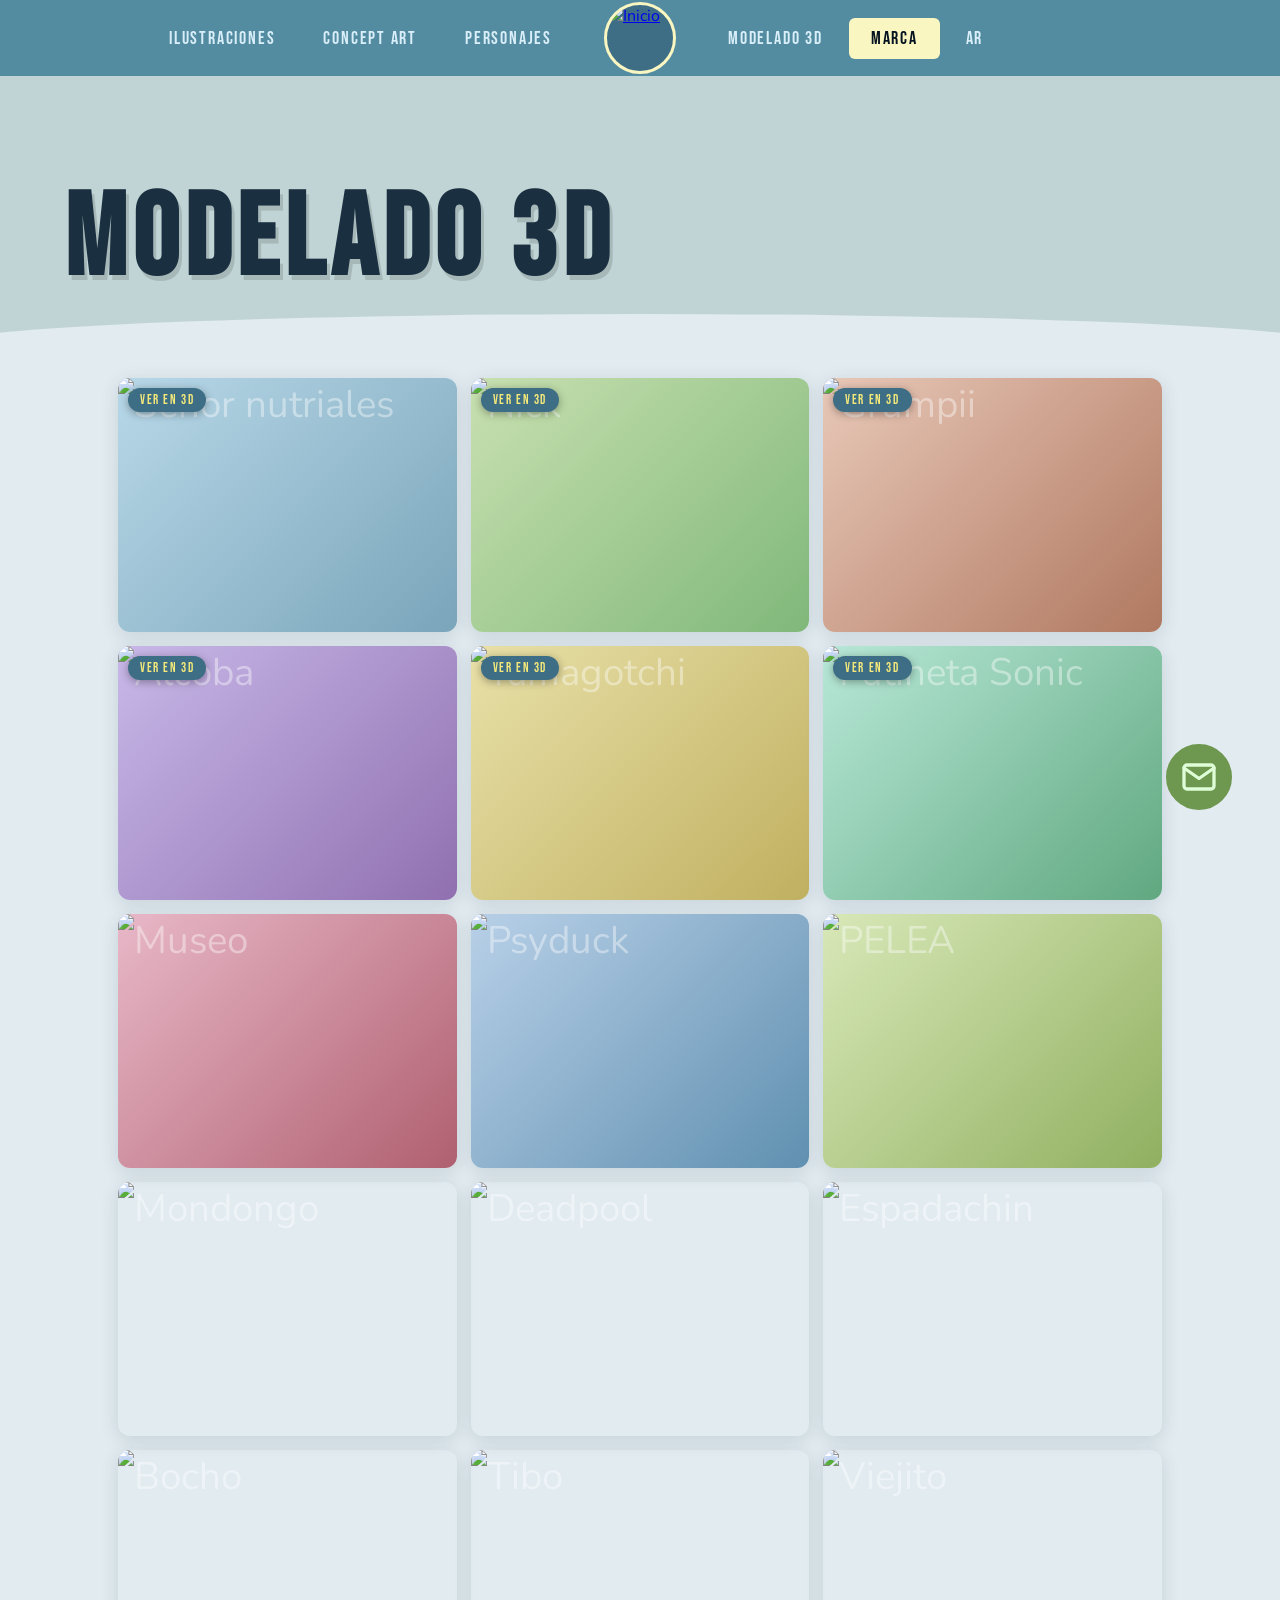
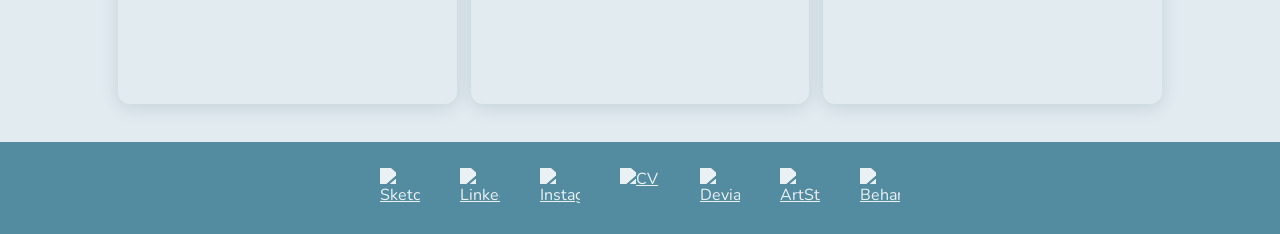
==== modelado.html @ 7d77ca06 "Add files via upload" ====
<!DOCTYPE html>
<html lang="es">
<head>
  <meta charset="UTF-8" />
  <meta name="viewport" content="width=device-width, initial-scale=1.0" />
  <title>Portafolio</title>
  <link rel="icon" type="image/svg+xml" href="imagenes/mee cartoon5.png">
  <link href="https://fonts.googleapis.com/css2?family=Bebas+Neue&family=Nunito:wght@400;700;900&display=swap" rel="stylesheet">
  <link rel="stylesheet" href="Styles/style.css" />
  <script src="https://aframe.io/releases/1.4.2/aframe.min.js"></script>
    <!-- Model Viewer (carga diferida, tipo module) -->
  <script type="module" src="https://unpkg.com/@google/model-viewer/dist/model-viewer.min.js"></script>
</head>
<body>

<nav>
  <div class="nav-inner">
    <div class="nav-left">
      <a href="ilustraciones.html" class="nav-link" data-page="ilustraciones">Ilustraciones</a>
      <a href="concept.html" class="nav-link" data-page="concept">Concept Art</a>
      <a href="personajes.html" class="nav-link" data-page="concept">Personajes</a>
    </div>
    <div class="nav-center">
      <a href="home.html" class="nav-logo">
        <img src="imagenes/maar.png" alt="Inicio" onerror="this.style.background='#3d6e85'">
      </a>
    </div>
    <div class="nav-right">
      <a href="modelado.html" class="nav-link" data-page="modelado">Modelado 3D</a>
      <a href="marca.html" class="nav-link active" data-page="concept">Marca</a>
      <a href="ar.html" class="nav-link" data-page="concept">AR</a>
        </div>
      </div>
    </div>
    <button class="hamburger" id="hamburger" aria-label="Menú"><span></span><span></span><span></span></button>
  </div>
</nav>
<div class="mobile-menu" id="mobileMenu">
  <a href="ilustraciones.html">Ilustraciones</a>
  <a href="concept.html">Concept Art</a>
  <a href="personajes.html">Personajes</a>
  <a href="modelado.html">Modelado 3D</a>
  <a href="marca.html">Marca</a>
  <a href="ar.html">Realidad Aumentada</a>
</div>

<header class="hero">
  <div class="hero-text">
    <h1 class="hero-title">Modelado 3D</h1>
  </div>
</header>
<main class="main-ilus">
  <div class="gallery">

    <div class="gal-card" data-model="modelos/happy_nutria.glb" data-name="Señor nutriales">
      <span class="badge-3d">Ver en 3D</span>
      <div class="gal-ph"><img src="imagenes/modelado/señor nutriales.png" alt="Señor nutriales"></div>
      <div class="gal-overlay">
        <span class="ov-title">Señor Nutriales</span>
        <span class="ov-tool">Maya · 2026</span>
        <span class="ov-desc">El señor esta muy contento y posando. ¡Saludalo!</span>
      </div>
    </div>
 
    <div class="gal-card" data-model="modelos/nick.glb" data-name="Nick">
      <span class="badge-3d">Ver en 3D</span>
      <div class="gal-ph"><img src="imagenes/modelado/nick.png" alt="Nick"></div>
      <div class="gal-overlay">
        <span class="ov-title">Nick</span>
        <span class="ov-tool">Maya + Mudbox + Substance · 2025</span>
        <span class="ov-desc">Personaje que se le dio vida, pasandolo a su visualización en 3D.</span>
      </div>
    </div>
 
    <div class="gal-card" data-model="modelos/grumpii.glb" data-name="Grumpii">
      <span class="badge-3d">Ver en 3D</span>
      <div class="gal-ph"><img src="imagenes/modelado/grumpii.jpg" alt="Grumpii"></div>
      <div class="gal-overlay">
        <span class="ov-title">Grumpii</span>
        <span class="ov-tool">Maya · 2025</span>
        <span class="ov-desc">Mini dragón que no esta del mejor genio, sinceramente.</span>
      </div>
    </div>
 
    <div class="gal-card" data-model="modelos/cuarto.glb" data-name="Alcoba">
      <span class="badge-3d">Ver en 3D</span>
      <div class="gal-ph"><img src="imagenes/modelado/habitacionMEDIOLADO.jpg" alt="Alcoba"></div>
      <div class="gal-overlay">
        <span class="ov-title">Alcoba</span>
        <span class="ov-tool">Maya · 2024</span>
        <span class="ov-desc">Llevar mi propia alcoba con todas mis cosas a un modelo 3D.</span>
      </div>
    </div>

    <div class="gal-card" data-model="modelos/tamagotchi.glb" data-name="Tamagotchi">
      <span class="badge-3d">Ver en 3D</span>
      <div class="gal-ph"><img src="imagenes/modelado/tamago.png" alt="Tamagotchi"></div>
      <div class="gal-overlay">
        <span class="ov-title">Tamagotchi</span>
        <span class="ov-tool">Maya · 2025</span>
        <span class="ov-desc">Todo aparato que tenga una pantalla y botones, puede correr doom.</span>
      </div>
    </div>
 
    <div class="gal-card" data-model="modelos/patineta_sonic.glb" data-name="Patineta Sonic">
      <span class="badge-3d">Ver en 3D</span>
      <div class="gal-ph"><img src="imagenes/modelado/patineta.png" alt="Patineta Sonic"></div>
      <div class="gal-overlay">
        <span class="ov-title">Patineta</span>
        <span class="ov-tool">Maya · 2025</span>
        <span class="ov-desc">Patineta "diseñada/decorada" a mi gusto a como me gustaria tener una patineta.</span>
      </div>
    </div>

    <div class="gal-card" data-model="modelos/mondongo.glb" data-name="Museo">
      <div class="gal-ph"><img src="imagenes/modelado/Museo.png" alt="Museo"></div>
      <div class="gal-overlay">
        <span class="ov-title">Museoo</span>
        <span class="ov-tool">Maya · 2025</span>
        <span class="ov-desc">Reto de ponerle materiales y luces a una escena ya existente.</span>
      </div>
    </div>
 
    <div class="gal-card" data-model="modelos/deadpool.glb" data-name="Psyduck">
      <div class="gal-ph"><img src="imagenes/modelado/psyduck_11118.png" alt="Psyduck"></div>
      <div class="gal-overlay">
        <span class="ov-title">Psyduck</span>
        <span class="ov-tool">Maya · 2025</span>
        <span class="ov-desc">Tu buen amigo que siempre sufre de jaquecas crónicas.</span>
      </div>
    </div>

    <div class="gal-card" data-model="modelos/bocho.glb" data-name="PELEA">
      <div class="gal-ph"><img src="imagenes/modelado/render 2.jpg" alt="PELEA"></div>
      <div class="gal-overlay">
        <span class="ov-title">Pelea</span>
        <span class="ov-tool">Maya · 2024</span>
        <span class="ov-desc">Donkey kong y Ralph se enfrentan en una pelea.</span>
      </div>
    </div>

    <div class="gal-card" data-model="modelos/mondongo.glb" data-name="Mondongo">
      <div class="gal-ph"><img src="imagenes/modelado/MONDONGO.jpg" alt="Mondongo"></div>
      <div class="gal-overlay">
        <span class="ov-title">Mondongo</span>
        <span class="ov-tool">Maya · 2024</span>
        <span class="ov-desc">Es el más amigable de su familia de robots.</span>
      </div>
    </div>
 
    <div class="gal-card" data-model="modelos/deadpool.glb" data-name="Deadpool">
      <div class="gal-ph"><img src="imagenes/modelado/deadpool.jpg" alt="Deadpool"></div>
      <div class="gal-overlay">
        <span class="ov-title">Deadpool</span>
        <span class="ov-tool">Maya · 2024</span>
        <span class="ov-desc">Prop detallado usando blueprint, proporcionado por disney (gratis).</span>
      </div>
    </div>

    <div class="gal-card" data-model="modelos/mondongo.glb" data-name="Espadachin">
      <div class="gal-ph"><img src="imagenes/modelado/espadachin.png" alt="Espadachin"></div>
      <div class="gal-overlay">
        <span class="ov-title">Espadachin</span>
        <span class="ov-tool">Maya · 2025</span>
        <span class="ov-desc">Creación del modelo en base de curvas y extrucción.</span>
      </div>
    </div>

    <div class="gal-card" data-model="modelos/bocho.glb" data-name="Bocho">
      <div class="gal-ph"><img src="imagenes/modelado/bochiTwin.jpg" alt="Bocho"></div>
      <div class="gal-overlay">
        <span class="ov-title">Bocho</span>
        <span class="ov-tool">Maya · 2024</span>
        <span class="ov-desc">Creación de modelo a base de curvas.</span>
      </div>
    </div>
 
    <div class="gal-card" data-model="modelos/tibo.glb" data-name="Tibo">
      <div class="gal-ph"><img src="imagenes/modelado/tibo3.jpg" alt="Tibo"></div>
      <div class="gal-overlay">
        <span class="ov-title">Tibo</span>
        <span class="ov-tool">Maya · 2023</span>
        <span class="ov-desc">Tiburón feroz, logrado gracias al diplomado en "Animación 3D".</span>
      </div>
    </div>
 
    <div class="gal-card" data-model="modelos/viejito.glb" data-name="Viejito">
      <div class="gal-ph"><img src="imagenes/modelado/viejito3-4.jpg" alt="Viejito"></div>
      <div class="gal-overlay">
        <span class="ov-title">Viejito</span>
        <span class="ov-tool">Maya · 2024</span>
        <span class="ov-desc">Creación de un modelo usando modo espejo.</span>
      </div>
    </div>
 
  </div>
</main>
 
<footer>
  <a href="https://sketchfab.com/maalgonbe" target="_blank" class="footer-icon" title="Sketchfab">
    <img src="https://cdn.simpleicons.org/sketchfab/ffffff" alt="Sketchfab">
  </a>
  <a href="https://www.linkedin.com/in/marianagonzalez-ingmultimedia/" target="_blank" class="footer-icon" title="LinkedIn">
    <img src="imagenes/linkedin.png" alt="LinkedIn">
  </a>
  <a href="https://www.instagram.com/_magonryu_/" target="_blank" class="footer-icon" title="Instagram">
    <img src="imagenes/instagram.png" alt="Instagram">
  </a>
  <a href="https://drive.google.com/file/d/1y8BD08PcofJ04Kcs0Da0glx1WuS5yVSW/view?usp=sharing" target="_blank" class="footer-icon" title="Hoja de Vida">
    <img src="imagenes/curriculum.png" alt="CV">
  </a>
  <a href="https://www.deviantart.com/mitsuki-the-ryu" target="_blank" class="footer-icon" title="DeviantArt">
    <img src="imagenes/devianart.png" alt="DeviantArt">
  </a>
  <a href="https://www.artstation.com/magonryu2" target="_blank" class="footer-icon" title="ArtStation">
    <img src="imagenes/artstation.png" alt="ArtStation">
  </a>
  <a href="https://www.behance.net/marianagonzlez66" target="_blank" class="footer-icon" title="Behance">
    <img src="imagenes/behance.png" alt="Behance">
  </a>
</footer>
 
<a href="contacto.html" class="wa-float" data-tip="¡Contáctame!" title="Contacto">
  <svg viewBox="0 0 24 24" xmlns="http://www.w3.org/2000/svg">
    <path d="M4 4h16c1.1 0 2 .9 2 2v12c0 1.1-.9 2-2 2H4c-1.1 0-2-.9-2-2V6c0-1.1.9-2 2-2z"></path>
    <polyline points="22,6 12,13 2,6"></polyline>
  </svg>
</a>
 
<!-- MODAL 3D -->
<div class="model-modal" id="modelModal">
  <div class="model-container">
    <div class="model-topbar">
      <span class="model-label" id="modelLabel"></span>
      <button class="close-model" id="closeModal" aria-label="Cerrar">✕</button>
    </div>
    <!-- El model-viewer se inyecta aquí dinámicamente -->
    <div class="viewer-slot" id="viewerSlot">
      <div class="viewer-loading" id="viewerLoading">
        <div class="spinner"></div>
        <span>Cargando modelo…</span>
      </div>
    </div>
 
    <!-- Canvas de fondo sólido: se dibuja DETRÁS del model-viewer
         para tapar la transparencia que vienen en los GLB de Sketchfab.
         model-viewer usa alpha:true en su WebGL context internamente,
         así que el truco es poner este canvas con el mismo color de fondo
         en z-index inferior. -->
    <canvas id="bgCanvas" style="
      position:absolute;
      inset:0;
      width:100%;
      height:100%;
      z-index:0;
      pointer-events:none;
      display:block;
    "></canvas>
    <div class="model-hint">🖱 Arrastra para rotar · Scroll para zoom</div>
  </div>
</div>

<script src="scripts/modelado.js"></script>
<script src="scripts/drop.js"></script>
</body>
</html>
---- Styles/style.css ----
/* ═══════════════════════════════════════════════════════════════════
   PORTAFOLIO — CSS UNIFICADO Y COMENTADO
   Aplica a: home.html · ilustraciones.html · concept.html
   ═══════════════════════════════════════════════════════════════════ */


/* ──────────────────────────────────────────────────────────────────
   FUENTE PERSONALIZADA: Heyam
   Se usa en los títulos grandes del banner (hero-title).
   Apunta a la carpeta fonts/ que está un nivel arriba de Styles/
────────────────────────────────────────────────────────────────── */
/* Regular */
@font-face {
  font-family: 'Bungee';
  src: url('../fonts/bungee/Bungee-Regular.woff2') format('woff2'),
       url('../fonts/bungee/Bungee-Regular.woff') format('woff');
  font-weight: 400;
  font-style: normal;
  font-display: swap;
}

/* Bold */
@font-face {
  font-family: 'Bungee';
  src: url('../fonts/bungee/Bungee-Bold.woff2') format('woff2'),
       url('../fonts/bungee/Bungee-Bold.woff') format('woff');
  font-weight: 700;
  font-style: normal;
  font-display: swap;
}


/* ──────────────────────────────────────────────────────────────────
   VARIABLES GLOBALES (:root)
   Se definen aquí para reutilizarlas con var(--nombre) en todo el CSS.
   Cambiar un valor aquí lo actualiza en TODA la hoja de estilos.
────────────────────────────────────────────────────────────────── */
:root {
  --bg:         #e2ebf0;  /* color de fondo general de la página */
  --header-bg:  #C0D4D5;  /* azul medio: color del banner/hero */
  --nav-bg:     #538BA0;  /* azul medio-oscuro: barra de navegación */
  --nav-active: #FAF6C1;  /* amarillo: color del link activo en el nav */
  --nav-hover:  #d4eaf5;  /* azul claro: hover de links del nav */
  --card-bg:    #f0f8ff;  /* fondo blanco-azulado de las tarjetas de info */
  --btn-bg:     #3d6e85;  /* azul oscuro: botones y barras de categoría */
  --btn-hover:  #FAF6C1;  /* amarillo: color al hacer hover en botones */
  --btn-text:   #fff;     /* blanco: texto en botones normales */
  --btn-htxt:   #1a3040;  /* oscuro: texto en botones con hover */
  --text-dark:  #061320;  /* texto oscuro principal */
  --text-mid:   #2d4a5a;  /* texto secundario (párrafos, listas) */
  --border:     #a0bfcc;  /* color de bordes y separadores */
  --footer-bg:  #538BA0;  /* azul oscuro: fondo del footer */
  --whatss:  #6e974f;  /* azul  de whatsappa */
  --whatss-Osc:  #dffed7;  /* azul  de whatsapp oscuro */
  --shadow:     0 4px 18px rgba(30,60,80,0.14); /* sombra suave usada en tarjetas y nav */
}


/* ──────────────────────────────────────────────────────────────────
   RESET BÁSICO
   Elimina márgenes y paddings por defecto del navegador.
   box-sizing: border-box hace que padding y border NO sumen al ancho total.
────────────────────────────────────────────────────────────────── */
*, *::before, *::after {
  box-sizing: border-box; /* el tamaño incluye padding y border */
  margin: 0;              /* sin margen externo por defecto */
  padding: 0;             /* sin relleno interno por defecto */
}


/* ──────────────────────────────────────────────────────────────────
   BODY — contenedor principal
────────────────────────────────────────────────────────────────── */
body {
  background: var(--bg);            /* fondo azul-grisáceo de toda la página */
  font-family: 'Nunito', sans-serif; /* fuente principal para texto normal */
  color: var(--text-dark);           /* color de texto global */
  min-height: 100vh;                 /* al menos toda la altura del viewport */
  display: flex;                     /* flexbox para apilar nav/hero/main/footer */
  flex-direction: column;            /* los hijos se apilan verticalmente */
}


/* ══════════════════════════════════════════════════════════════════
   ██████  NAV — barra de navegación fija arriba
   ══════════════════════════════════════════════════════════════════ */
nav {
  background: var(--nav-bg); /* fondo azul medio-oscuro de la barra */
  height: 76px;              /* altura de la barra de navegación */
  position: sticky;          /* se queda pegada arriba al hacer scroll */
  top: 0;                    /* pegada al borde superior */
  z-index: 200;              /* encima de todo el contenido de la página */
}

.nav-inner {
  width: 100%;               /* ocupa todo el ancho disponible */
  max-width: 1200px;         /* pero no más de 1200px (se centra en pantallas grandes) */
  margin: 0 auto;            /* centra horizontalmente el contenido */
  padding: 0 16px;           /* espacio interior a los lados */
  height: 100%;              /* ocupa el alto del nav */
  display: grid;                              /* disposición en cuadrícula */
  grid-template-columns: 1fr auto 1fr;       /* 3 zonas: links izq | logo centro | links der */
  align-items: center;                       /* los 3 elementos centrados verticalmente */
}

/* Zona izquierda del nav: links alineados a la derecha */
.nav-left {
  display: flex;             /* los links se ponen en fila */
  gap: 4px;                  /* espacio entre links */
  justify-content: flex-end; /* empuja los links hacia el centro */
  align-items: center;       /* centrado vertical */
  padding-right: 30px;       /* separación antes del logo */
}

/* Zona derecha del nav: links alineados a la izquierda */
.nav-right {
  display: flex;              /* los links se ponen en fila */
  gap: 4px;                   /* espacio entre links */
  justify-content: flex-start;/* empuja los links hacia el centro */
  align-items: center;        /* centrado vertical */
  padding-left: 30px;         /* separación después del logo */
}

/* Zona central del nav: logo */
.nav-center {
  display: flex;
  justify-content: center; /* el logo queda perfectamente centrado */
}

/* Imagen circular del logo en el nav */
.nav-logo img {
  width: 72px; height: 72px; /* icono del header más grande */
  border-radius: 50%;         /* hace la imagen circular */
  border: 3px solid var(--nav-active); /* borde amarillo que resalta el logo */
  object-fit: cover;          /* recorta la imagen para que llene el círculo */
  display: block;             /* evita espacio extra debajo de la imagen */
  transition: transform 0.2s; /* animación suave al hover */
}
.nav-logo img:hover { transform: scale(1.1); } /* se agranda levemente al pasar el cursor */

/* Links de navegación */
a.nav-link {
  text-decoration: none;                         /* sin subrayado */
  font-family: 'Bebas Neue', sans-serif;         /* fuente display para los links */
  font-size: clamp(0.8rem, 1.4vw, 1.25rem);     /* tamaño fluido: mínimo 0.8, máximo 1.05rem */
  letter-spacing: 0.1em;                         /* espaciado entre letras */
  color: #d8eef8;                                /* color claro sobre fondo oscuro */
  padding: 10px 22px;                             /* espacio interior del link */
  border-radius: 6px;                            /* bordes redondeados */
  transition: color 0.2s, background 0.2s;       /* transición suave al hover */
  white-space: nowrap;                           /* no parte el texto en varias líneas */
}
a.nav-link:hover  { color: var(--text-dark); background: var(--nav-hover); } /* hover: oscuro sobre gris */
a.nav-link.active { color: var(--text-dark); background: var(--nav-active); } /* página activa: amarillo */

/* Menú desplegable "Diseño" */
.dropdown { position: relative; display: inline-block; } /* contenedor relativo para el panel */

.dropbtn {
  font-family: 'Bebas Neue', sans-serif;
  font-size: clamp(0.8rem,1.4vw,1.25rem);
  letter-spacing: 0.1em; color: #d8eef8;
  background: transparent; border: none;   /* sin estilo de botón nativo */
  cursor: pointer;                         /* cursor de manito */
  padding: 6px 12px; border-radius: 6px;
  transition: color 0.2s, background 0.2s; white-space: nowrap;
}
.dropbtn:hover { color: var(--text-dark); background: var(--nav-hover); }

.dropdown-content {
  display: none;                           /* oculto por defecto */
  position: absolute;                      /* se posiciona relativo al .dropdown padre */
  top: calc(100% + 4px);                   /* justo debajo del botón + 4px de separación */
  left: 0;                                 /* alineado a la izquierda del botón */
  background: #d8eef8;                     /* fondo claro para el panel */
  border-radius: 10px;
  box-shadow: var(--shadow);
  min-width: 155px;
  z-index: 300;                            /* encima de todo */
  overflow: hidden;                        /* que el border-radius recorte los hijos */
}
/* Desktop hover */
@media (hover: hover) { .dropdown-content.show { display: block; } }
/* JS click toggle */
.dropdown-content.open { display: block; }

.dropdown-content a {
  display: block;                          /* cada opción ocupa toda la fila */
  padding: 9px 15px;
  font-family: 'Bebas Neue', sans-serif; font-size: 0.93rem; letter-spacing: 0.08em;
  color: var(--text-dark); text-decoration: none; transition: background 0.15s;
}
.dropdown-content a:hover { background: var(--nav-active); } /* amarillo al hover */

/* ── Botón hamburguesa (solo visible en móvil) ── */
.hamburger {
  display: none;              /* oculto en desktop */
  flex-direction: column;     /* las 3 líneas apiladas verticalmente */
  gap: 5px;                   /* espacio entre líneas */
  background: none; border: none; cursor: pointer; padding: 6px;
}
.hamburger span {
  display: block;
  width: 24px; height: 2px;   /* cada línea: 24px de ancho y 2px de alto */
  background: #d8eef8;        /* color claro sobre fondo oscuro */
  border-radius: 2px;
}

/* Menú móvil desplegable bajo el nav */
.mobile-menu {
  display: none;               /* oculto por defecto */
  flex-direction: column;
  background: var(--nav-bg); padding: 10px 20px 16px; gap: 2px;
}
.mobile-menu.open { display: flex; } /* se muestra cuando JS añade la clase "open" */

.mobile-menu a {
  font-family: 'Bebas Neue', sans-serif; font-size: 1.05rem; letter-spacing: 0.1em;
  color: #d8eef8; text-decoration: none; padding: 8px 10px; border-radius: 6px;
  transition: background 0.15s, color 0.15s;
}
.mobile-menu a:hover  { background: var(--nav-hover); color: var(--text-dark); }
.mobile-menu a.active { background: var(--nav-active); color: var(--text-dark); }
.mobile-sub { padding-left: 14px; display: flex; flex-direction: column; } /* sub-items indentados */


/* ══════════════════════════════════════════════════════════════════
   ██████  HERO BANNER — cabecera con imagen de fondo
   ME4.png se usa como background-image posicionado a la derecha.
   El texto (título + nombre) queda a la izquierda sobre el fondo.
   ══════════════════════════════════════════════════════════════════ */
header.hero {
  background-color: var(--header-bg);          /* color azul medio del banner */
  background-image: url('../imagenes/mee\ cartoon3.png'); /* personaje con fondo transparente */
  background-repeat: no-repeat;                /* no repite la imagen */
  background-position: right 150px bottom -20px; /* ligeramente fuera para que se vea más grande */
  background-size: auto 120%;                  /* ★ MÁS GRANDE: desborda el banner para impacto visual */

  padding: clamp(18px,3vw,36px) clamp(18px,5%,70px) clamp(28px,4vw,48px); /* tamaño del banner pro decirlo asi*/
  display: flex;
  align-items: flex-end;                       /* el texto se alinea a la parte inferior */
  justify-content: flex-start;                 /* el texto va a la izquierda */
  min-height: clamp(170px,22vw,270px);         /* ★ banner más alto para que luzca el personaje */
  position: relative;                          /* necesario para el ::after */
  overflow: hidden;                            /* la imagen no se sale del banner */
}

/* Ola decorativa al pie del hero — crea la curva entre el hero y el fondo */
header.hero::after {
  content: "";                             /* pseudo-elemento vacío */
  position: absolute; bottom: 0; left: 0; right: 0; /* pegado al fondo del hero */
  height: clamp(18px,2.5vw,32px);          /* altura de la ola */
  background: var(--bg);                   /* mismo color que el fondo de la página */
  clip-path: ellipse(55% 100% at 50% 100%); /* forma de elipse = curva suave */
}

.hero-text { z-index: 1; } /* el texto queda por encima del fondo y la ola */

/* Título grande del hero (PORTAFOLIO, ILUSTRACIONES, etc.) */
.hero-title {
  font-family: 'Bebas neue', serif; /* Heyam primero; Bebas Neue como fallback */
  font-style: normal;
  font-weight: 900;
  font-size: clamp(3rem, 9vw, 7.5rem);      /* fluido: se adapta al ancho del viewport */
  letter-spacing: 0.05em;
  color: #1a3040;                            /* oscuro sobre fondo azul claro original */
  line-height: 1;                            /* sin espacio extra entre líneas */
  text-shadow: 3px 5px 0 rgba(0,0,0,0.13);  /* sombra para darle profundidad */
}

/* Subtítulo con el nombre — solo aparece donde el HTML lo incluya */
.hero-subtitle {
  font-family: 'Bebas Neue', sans-serif;
  font-size: clamp(0.72rem, 1.3vw, 6rem);  /* pequeño para no competir con el título */
  letter-spacing: 0.15em;                   /* muy separado, estilo elegante */
  color: #2a4258;                           /* oscuro sobre fondo claro */
  margin-top: 6px;                          /* separación del título */
}

/* El .hero-avatar HTML sigue en el código pero se oculta en CSS
   porque la imagen ya está puesta como background-image del header */
.hero-avatar { display: none; }


/* ══════════════════════════════════════════════════════════════════
   ██████  MAIN — contenedor de contenido de cada página
   ══════════════════════════════════════════════════════════════════ */
main {
  flex: 1;                              /* ocupa todo el espacio vertical disponible */
  width: 100%;
  max-width: 1150px;                    /* ancho máximo centrado */
  margin: clamp(18px,2.5vw,36px) auto 0; /* margen superior fluido + centrado horizontal */
  padding: 0 clamp(10px,2.5%,28px);    /* padding lateral fluido */
}


/* ══════════════════════════════════════════════════════════════════
   ██████  HOME — INFO GRID: 4 columnas de igual ancho
   Alineación perfecta: todas las columnas con la misma base (1fr).
   La foto ocupa todo el alto con object-fit: cover.
   ══════════════════════════════════════════════════════════════════ */
.info-grid {
  display: grid;
  grid-template-columns: 1fr 1fr 1fr 1fr; /* 4 columnas iguales — mismo ancho que cat-grid */
  gap: 16px;                              /* ★ igual gap que cat-grid para alineación perfecta */
  margin-bottom: 16px;                    /* separación con las cat-cards de abajo */
  align-items: stretch;                   /* todas las celdas al mismo alto */
}

/* Columna 1: foto del perfil */
.info-photo {
  border-radius: 6px;
  overflow: hidden;        /* la imagen no se sale del borde redondeado */
  box-shadow: var(--shadow);
  position: relative;      /* necesario para posicionar la imagen dentro */
}
.info-photo img {
  width: 100%; height: 100%;         /* ocupa todo el espacio de la celda del grid */
  object-fit: cover;                  /* recorta y rellena sin deformar */
  object-position: top center;        /* recorta desde arriba (muestra la cara) */
  display: block;
}

/* Placeholder cuando la foto no carga */
.info-ph {
  width: 100%; height: 100%; min-height: 200px;
  background: linear-gradient(145deg,#b8d8e8,#7aa5ba); /* degradado azul */
  display: flex; align-items: center; justify-content: center;
  font-size: 3rem; color: rgba(255,255,255,0.4);
}

/* Columnas 2-4: tarjetas con fondo blanco */
.info-sobre,
.info-hab,
.info-soft {
  background: var(--card-bg); /* fondo blanco-azulado */
  border-radius: 6px;
  padding: clamp(12px,1.8vw,20px); /* padding fluido según el ancho de pantalla */
  box-shadow: var(--shadow);
}
.info-sobre { display: flex; flex-direction: column; gap: 10px; } /* texto apilado */

/* Títulos h2 dentro del info-grid (Sobre Mí, Habilidades, Software) */
.info-grid h2 {
  font-family: 'Bebas Neue', sans-serif;
  font-size: clamp(0.95rem,1.6vw,2.2vw);
  letter-spacing: 0.1em; color: var(--btn-bg); /*espaciado entre letras*/
  border-bottom: 2px solid var(--border); /* línea separadora bajo el título */
  padding-bottom: 6px; margin-bottom: 10px;
}

/* Párrafos dentro del info-grid */
.info-grid p {
  font-size: clamp(0.75rem,1vw,1.88rem);
  line-height: 1.5;       /* interlineado amplio para mejor lectura */
  color: var(--text-mid);
}

/* Lista de habilidades */
.skill-list { list-style: none; } /* sin viñetas de lista por defecto */
.skill-list li {
  display: flex; align-items: flex-start; gap: 6px;
  font-size: clamp(0.72rem,1vw,1.84rem);
  color: var(--text-mid);
  padding: 5px 0;
  border-bottom: 1px solid #dbeef5; /* línea separadora entre items */
  line-height: 1.4;
}
.skill-list li::before {
  content: "▸";            /* triángulo como viñeta personalizada */
  color: var(--btn-bg);    /* color azul para la viñeta */
  flex-shrink: 0;           /* no se encoge aunque el texto sea largo */
  margin-top: 1px;
}

/* Cuadrícula de software — solo íconos, sin texto */
.soft-grid {
  display: grid;
  grid-template-columns: repeat(2, 1fr); /* 3 columnas de íconos */
  gap: 8px;
}
.soft-item {
  background: #e2f0f7; border-radius: 9px; padding: 8px 4px;
  display: flex; align-items: center; justify-content: center; /* ícono centrado */
  border: 1.5px solid var(--border);
  transition: background 0.2s, transform 0.15s;
}
.soft-item:hover { background: var(--nav-active); transform: scale(1.08); }
/* Oculta el texto que sigue al ícono en el HTML */
.soft-item { font-size: 0; }          /* texto invisible */
.soft-item .soft-icon { font-size: initial; } /* el ícono no hereda font-size:0 */
.soft-icon {
  width: 38px; height: 38px; /* ★ más grandes sin texto */
  border-radius: 6px; object-fit: contain;
  flex-shrink: 0;
}


/* ══════════════════════════════════════════════════════════════════
   ██████  HOME — CATEGORY CARDS (Ilustraciones, Concept, etc.)
   4 tarjetas con imagen de fondo y barra de título abajo.
   Al hover: imagen oscurece y aparece texto centrado.
   ══════════════════════════════════════════════════════════════════ */
.cat-grid {
  display: grid;
  grid-template-columns: repeat(4, 1fr); /* 4 columnas iguales */
  gap: 16px;
  margin-bottom: clamp(22px,3vw,46px);   /* margen inferior fluido */
}

.cat-card {
  border-radius: 14px; overflow: hidden;
  box-shadow: var(--shadow);
  position: relative;    /* necesario para posicionar imagen, overlay y barra */
  aspect-ratio: 4/3;     /* proporción fija: ancho:alto = 4:3 */
  cursor: pointer; display: block; text-decoration: none;
}

/* Imagen real de fondo de la cat-card */
.cat-img {
  position: absolute; inset: 0; /* cubre todo el espacio de la tarjeta */
  width: 100%; height: 100%;
  object-fit: cover;     /* rellena sin deformar, recortando si es necesario */
  display: block; transition: filter 0.3s;
}

/* Placeholder coloreado cuando no hay imagen */
.cat-ph {
  position: absolute; inset: 0;
  background: linear-gradient(135deg,#b8d8e8 0%,#7aa5ba 100%);
  display: flex; align-items: center; justify-content: center;
  font-size: clamp(1.8rem,3.5vw,3rem);
  color: rgba(255,255,255,0.45);
  overflow: hidden; transition: filter 0.3s;
}

/* Imagen puesta dentro del .cat-ph */
.cat-ph img {
  position: absolute; inset: 0;
  width: 100%; height: 100%;
  object-fit: cover; /* rellena la tarjeta con la imagen real */
  display: block;
}

/* Al hover la imagen/placeholder se oscurece */
.cat-card:hover .cat-img,
.cat-card:hover .cat-ph { filter: brightness(0.45); }

/* Overlay con texto que aparece al hover */
.cat-overlay {
  position: absolute; inset: 0;
  display: flex; flex-direction: column;
  align-items: center; justify-content: center;
  padding: 12px; z-index: 2; /* encima de la imagen */
}
.cat-overlay .ov-title {
  font-family: 'Bebas Neue', sans-serif;
  font-size: clamp(0.85rem,1.8vw,1.2rem);
  letter-spacing: 0.14em; color: var(--nav-active); /* amarillo */
  text-align: center;
  opacity: 0; transform: translateY(8px); /* empieza invisible y desplazado */
  transition: opacity 0.3s 0.05s, transform 0.3s 0.05s; /* aparece con retraso de 0.05s */
  text-shadow: 0 2px 8px rgba(0,0,0,0.5);
}
.cat-overlay .ov-desc {
  font-size: clamp(0.67rem,1vw,0.8rem);
  color: #d8eef8; text-align: center; margin-top: 6px; line-height: 1.4;
  opacity: 0; transform: translateY(8px);
  transition: opacity 0.3s 0.1s, transform 0.3s 0.1s; /* aparece 0.1s después que el título */
}
/* Al hover: los textos se vuelven visibles y suben */
.cat-card:hover .ov-title,
.cat-card:hover .ov-desc { opacity: 1; transform: translateY(0); }

/* Barra de título permanente al fondo de cada tarjeta */
.cat-bar {
  position: absolute; bottom: 0; left: 0; right: 0; z-index: 3;
  background: var(--btn-bg); color: #fff;
  font-family: 'Bebas Neue', sans-serif;
  font-size: clamp(0.78rem,1.5vw,0.98rem);
  letter-spacing: 0.12em; text-align: center; padding: 9px 6px;
  transition: background 0.25s, color 0.25s;
}
.cat-card:hover .cat-bar { background: var(--btn-hover); color: var(--btn-htxt); }


/* ══════════════════════════════════════════════════════════════════
   ██████  ILUSTRACIONES — GALERÍA 3 COLUMNAS
   Cuadrícula de obras con imagen de fondo y overlay de info.
   ══════════════════════════════════════════════════════════════════ */
main.main-ilus { max-width: 1100px; } /* ancho máximo específico para ilustraciones */

.gallery {
  display: grid;
  grid-template-columns: repeat(3, 1fr); /* 3 columnas iguales */
  gap: 14px;
  margin-bottom: clamp(20px,3vw,40px);
}

.gal-card {
  border-radius: 12px; overflow: hidden;
  box-shadow: var(--shadow); position: relative;
  aspect-ratio: 4/3; /* proporción constante de cada obra */
  display: block; text-decoration: none; cursor: pointer;
}

/* Imagen real de la obra */
.gal-img {
  position: absolute; inset: 0;
  width: 100%; height: 100%;
  object-fit: cover; transition: filter 0.3s;
}

/* Fondo de color cuando no hay imagen */
.gal-ph {
  position: absolute; inset: 0;
  display: flex; align-items: center; justify-content: center;
  font-size: clamp(1.8rem,3vw,2.8rem); color: rgba(255,255,255,0.4);
  overflow: hidden; transition: filter 0.3s;
}
/* Imagen puesta dentro del placeholder */
.gal-ph img {
  position: absolute; inset: 0;
  width: 100%; height: 100%;
  object-fit: cover; display: block;
}

/* Color de fondo único por tarjeta (del 1 al 9) */
.gal-card:nth-child(1)  .gal-ph { background: linear-gradient(135deg,#b8d8e8,#7aa5ba); }
.gal-card:nth-child(2)  .gal-ph { background: linear-gradient(135deg,#c8e0b0,#80b87a); }
.gal-card:nth-child(3)  .gal-ph { background: linear-gradient(135deg,#e8c8b8,#b07860); }
.gal-card:nth-child(4)  .gal-ph { background: linear-gradient(135deg,#c8b8e8,#9070b0); }
.gal-card:nth-child(5)  .gal-ph { background: linear-gradient(135deg,#e8e0a8,#c0b060); }
.gal-card:nth-child(6)  .gal-ph { background: linear-gradient(135deg,#b8e8d8,#60a880); }
.gal-card:nth-child(7)  .gal-ph { background: linear-gradient(135deg,#e8b8c8,#b06070); }
.gal-card:nth-child(8)  .gal-ph { background: linear-gradient(135deg,#b8d0e8,#6090b0); }
.gal-card:nth-child(9)  .gal-ph { background: linear-gradient(135deg,#d8e8b8,#90b060); }

/* Oscurece la imagen al hover */
.gal-card:hover .gal-img,
.gal-card:hover .gal-ph { filter: brightness(0.38); }

/* Overlay que aparece al hover con título, herramienta y descripción */
.gal-overlay {
  position: absolute; inset: 0; z-index: 2;
  display: flex; flex-direction: column;
  align-items: center; justify-content: center; padding: 12px;
}
.gal-overlay .ov-title {
  font-family: 'Bebas Neue', sans-serif;
  font-size: clamp(0.9rem,1.9vw,1.3rem); letter-spacing: 0.12em;
  color: var(--nav-active); text-align: center;
  opacity: 0; transform: translateY(10px);
  transition: opacity 0.28s 0.04s, transform 0.28s 0.04s;
  text-shadow: 0 2px 8px rgba(0,0,0,0.6);
}
.gal-overlay .ov-tool {
  font-size: clamp(0.65rem,1vw,0.78rem); color: #c5e4f0; margin-top: 4px; text-align: center;
  opacity: 0; transform: translateY(10px);
  transition: opacity 0.28s 0.09s, transform 0.28s 0.09s; /* aparece 0.09s después que el título */
}
.gal-overlay .ov-desc {
  font-size: clamp(0.62rem,0.9vw,0.73rem); color: #d8eef8; text-align: center; margin-top: 6px; line-height: 1.38;
  opacity: 0; transform: translateY(10px);
  transition: opacity 0.28s 0.14s, transform 0.28s 0.14s; /* el último en aparecer */
}
.gal-card:hover .ov-title,
.gal-card:hover .ov-tool,
.gal-card:hover .ov-desc { opacity: 1; transform: translateY(0); }


/* ══════════════════════════════════════════════════════════════════
   ██████  CONCEPT ART — TARJETAS HORIZONTALES ALARGADAS
   Cada proyecto es una barra ancha con imagen de fondo.
   ══════════════════════════════════════════════════════════════════ */
main.main-conc { max-width: 1100px; } /* ancho máximo para concept */

.project-list {
  display: flex; flex-direction: column; /* tarjetas apiladas una debajo de otra */
  gap: 16px; /* ★ más espacio entre tarjetas */
  margin-bottom: clamp(22px,3vw,46px);
}

.proj-card {
  border-radius: 14px; overflow: hidden;
  box-shadow: var(--shadow); position: relative;
  height: clamp(180px, 26vw, 250px); /* ★ MÁS ALTO para concept art */
  display: block; text-decoration: none; cursor: pointer;
}

/* Imagen de fondo de la tarjeta (ruta directa) */
.proj-bg {
  position: absolute; inset: 0;
  width: 100%; height: 100%;
  object-fit: cover; transition: filter 0.3s;
}

/* Placeholder con color degradado */
.proj-ph {
  position: absolute; inset: 0;
  display: flex; align-items: center; justify-content: center;
  font-size: clamp(2rem,4vw,3rem); color: rgba(255,255,255,0.38);
  overflow: hidden; transition: filter 0.3s;
}
/* Imagen puesta dentro del placeholder */
.proj-ph img {
  position: absolute; inset: 0;
  width: 100%; height: 100%;
  object-fit: cover; display: block;
}

/* Color único por tarjeta */
.proj-card:nth-child(1) .proj-ph { background: linear-gradient(120deg,#4a7a60,#2e5040); }
.proj-card:nth-child(2) .proj-ph { background: linear-gradient(120deg,#4a5a7a,#2e3850); }
.proj-card:nth-child(3) .proj-ph { background: linear-gradient(120deg,#7a4a50,#502e32); }

/* Oscurece la imagen al hover */
.proj-card:hover .proj-bg,
.proj-card:hover .proj-ph { filter: brightness(0.35); }

/* Etiqueta permanente en la parte inferior (título y tags) */
.proj-label {
  position: absolute; bottom: 0; left: 0; right: 0; z-index: 2;
  background: linear-gradient(to top, rgba(20,45,60,0.88) 0%, transparent 100%); /* degradado hacia arriba */
  padding: clamp(12px,2.5vw,22px) clamp(14px,2.5vw,24px) clamp(12px,1.8vw,18px);
  transition: opacity 0.25s;
}
.proj-label h3 {
  font-family: 'Bebas Neue', sans-serif;
  font-size: clamp(1rem,2.2vw,1.5rem);
  letter-spacing: 0.12em; color: #fff;
  text-shadow: 0 2px 6px rgba(0,0,0,0.5); line-height: 1;
}
.proj-label .tags { display: flex; gap: 7px; margin-top: 5px; flex-wrap: wrap; }
.proj-label .tag {
  background: rgba(255,255,255,0.15); border: 1px solid rgba(255,255,255,0.3);
  color: #d8eef8; font-size: clamp(0.62rem,0.9vw,0.74rem);
  font-weight: 700; padding: 2px 9px; border-radius: 20px;
}
.proj-card:hover .proj-label { opacity: 0; } /* se oculta al hover para dar paso al overlay */

/* Overlay centrado que aparece al hover */
.proj-overlay {
  position: absolute; inset: 0; z-index: 3;
  display: flex; flex-direction: column;
  align-items: center; justify-content: center;
  padding: clamp(12px,2vw,24px) clamp(20px,4vw,40px);
  text-align: center;
}
.proj-overlay .ov-title {
  font-family: 'Bebas Neue', sans-serif;
  font-size: clamp(1rem,2.4vw,1.6rem);
  letter-spacing: 0.14em; color: var(--nav-active);
  opacity: 0; transform: translateY(10px);
  transition: opacity 0.3s 0.04s, transform 0.3s 0.04s;
  text-shadow: 0 2px 8px rgba(0,0,0,0.6);
}
.proj-overlay .ov-desc {
  font-size: clamp(0.7rem,1.1vw,0.88rem);
  color: #d8eef8; line-height: 1.5; margin-top: 8px;
  opacity: 0; transform: translateY(10px);
  transition: opacity 0.3s 0.1s, transform 0.3s 0.1s;
}
.proj-card:hover .ov-title,
.proj-card:hover .ov-desc { opacity: 1; transform: translateY(0); }


/* ══════════════════════════════════════════════════════════════════
   ██████  FOOTER — igual en todas las páginas
   ★ INVERTIDO: ahora fondo claro con íconos oscuros
   ══════════════════════════════════════════════════════════════════ */
footer {
  background: var(--footer-bg); /* azul oscuro original del footer */
  display: flex; align-items: center; justify-content: center;
  flex-wrap: wrap;               /* los íconos se van a la siguiente línea si no caben */
  gap: clamp(16px,3.5vw,40px);  /* espacio fluido entre íconos */
  padding: clamp(14px,2.2vw,26px) clamp(16px,3%,50px); /* padding fluido */
  margin-top: auto;              /* empuja el footer al fondo cuando el contenido es corto */
}

/* Íconos sociales planos */
footer a.footer-icon,
footer a.fi {
  display: flex; align-items: center; justify-content: center;
  transition: transform 0.22s, filter 0.22s;
}
footer a.footer-icon:hover,
footer a.fi:hover {
  transform: scale(1.22) translateY(-4px); /* sube y se agranda al hover */
  filter: brightness(1.4) drop-shadow(0 0 8px #f5e97a); /* brillo amarillo al hover */
}
footer a.footer-icon img,
footer a.fi img {
  width: clamp(28px,3.5vw,40px); height: clamp(28px,3.5vw,40px);
  object-fit: contain;
  filter: brightness(0) invert(1) opacity(0.88); /* íconos blancos sobre fondo oscuro */
}

/* Ícono central circular LinkedIn (hoja de vida) */
footer a.fi-avatar {
  width: clamp(46px,5.5vw,58px); height: clamp(46px,5.5vw,58px);
  border-radius: 50%;
  border: 3px solid var(--nav-active); /* borde amarillo */
  background: #0077b5;                 /* azul LinkedIn */
  display: flex; align-items: center; justify-content: center;
  overflow: hidden; flex-shrink: 0;
  transition: transform 0.22s, box-shadow 0.22s;
}
footer a.fi-avatar:hover {
  transform: scale(1.18) translateY(-4px);
  box-shadow: 0 0 16px #f5e97a; /* brillo amarillo */
}
footer a.fi-avatar img {
  width: 56%; height: 56%;
  object-fit: contain; filter: brightness(0) invert(1); /* ícono blanco */
}


/* ══════════════════════════════════════════════════════════════════
   ██████  BOTÓN FLOTANTE (estilo WhatsApp)
   Fijo en la esquina inferior derecha.
   Redirige a la página que pongas en href del HTML.
   ══════════════════════════════════════════════════════════════════ */
.wa-float {
  position: fixed;            /* fijo en pantalla, no se mueve al hacer scroll */
  bottom: 90px;               /* altura desde el fondo */
  right: 48px;                /* ★ menos pegado al borde derecho */
  z-index: 999;               /* encima de todo el contenido */
  width: 66px; height: 66px;  /* ★ más grande */
  border-radius: 50%;          /* círculo perfecto */
  background: var(--whatss); /* ★ amarillo de la paleta */
  border: 3px solid var(--whatss); /* borde azul */
  display: flex; align-items: center; justify-content: center;
  box-shadow: 0 4px 18px rgba(#dffed7);
  text-decoration: none;
  transition: transform 0.22s, box-shadow 0.22s, background 0.2s;
}
.wa-float:hover {
  transform: scale(1.12) translateY(-3px);
  background: var(--whatss-Osc); /* ★ azul al hover */
  box-shadow: 0 8px 28px rgba(#6e974f);
}
/* El SVG del botón flotante — usa envelope-icon (stroke) en todas las páginas */
.wa-float svg {
  width: 36px; height: 36px;
  fill: none;                   /* sin relleno: el icono es de contorno */
  stroke: var(--whatss-Osc);        /* trazo azul oscuro sobre fondo amarillo */
  stroke-width: 2.2px;
  stroke-linecap: round;
  stroke-linejoin: round;
}
.wa-float:hover svg { stroke: #6e974f; fill: none; } /* trazo blanco al hover */

/* Tooltip que aparece a la izquierda del botón al hacer hover */
.wa-float::before {
  content: attr(data-tip);          /* texto del atributo data-tip del HTML */
  position: absolute; right: calc(100% + 10px); /* a la izquierda del botón */
  background: #1a2e3a; color: #dffed7; /*COLORES DEL MENSAJE FLOTANTE DE CONTACTAME*/
  font-family: 'Nunito', sans-serif; font-size: 0.78rem;
  padding: 5px 10px; border-radius: 6px;
  white-space: nowrap; pointer-events: none; /* no interfiere con clics */
  opacity: 0; transform: translateX(6px);    /* empieza invisible y desplazado */
  transition: opacity 0.2s, transform 0.2s;
}
.wa-float:hover::before { opacity: 1; transform: translateX(0); } /* aparece al hover */



/* ══════════════════════════════════════════════════════════════════
   ██████  RESPONSIVE — adaptación a pantallas pequeñas
   ══════════════════════════════════════════════════════════════════ */

/* Tablet: pantallas de hasta 980px */
@media (max-width: 980px) {
  /* Info grid pasa a 2 columnas */
  .info-grid { grid-template-columns: 1fr 1fr; align-items: start; }
  .info-photo { grid-column: 1; grid-row: 1; min-height: 180px; }
  .info-sobre { grid-column: 2; grid-row: 1; }
  .info-hab   { grid-column: 1; grid-row: 2; }
  .info-soft  { grid-column: 2; grid-row: 2; }
  .cat-grid   { grid-template-columns: repeat(2,1fr); }
  .gallery    { grid-template-columns: repeat(2,1fr); }
  header.hero { background-size: auto 110%; }
}

/* Móvil grande: hasta 660px */
@media (max-width: 660px) {
  .nav-left, .nav-right { display: none; }
  .hamburger { display: flex; }
  .info-grid { grid-template-columns: 1fr; align-items: start; }
  .info-photo { grid-column: 1; grid-row: auto; min-height: 200px; }
  .info-sobre, .info-hab, .info-soft { grid-column: 1; grid-row: auto; }
  .cat-grid { grid-template-columns: repeat(2,1fr); }
  header.hero { background-size: auto 80%; background-position: right bottom; }
}

/* Móvil pequeño: hasta 400px */
@media (max-width: 400px) {
  .gallery  { grid-template-columns: 1fr; }
  .cat-grid { grid-template-columns: 1fr; }
  header.hero { background-size: auto 60%; }
}


/* ══════════════════════════════════════════════════════════════════
   ██████  DISEÑO DE PERSONAJES — igual que ilustraciones (3 cols)
   ══════════════════════════════════════════════════════════════════ */
main.main-pers { max-width: 1100px; } /* mismo ancho que ilustraciones */


/* ══════════════════════════════════════════════════════════════════
   ██████  DISEÑO DE MARCA — visor de PDF con slider de páginas
   Muestra 1 página a la vez + controles de navegación.
   El usuario puede cargar el PDF real reemplazando las imágenes.
   ══════════════════════════════════════════════════════════════════ */
main.main-marca { max-width: 960px; } /* ancho cómodo para ver el manual */

/* Contenedor principal del visor */
.brand-viewer {
  background: var(--card-bg);              /* fondo blanco-azulado */
  border-radius: 16px;
  box-shadow: var(--shadow);
  overflow: hidden;
  margin-bottom: clamp(22px,3vw,46px);
}

/* Cabecera del visor: título del manual + número de página */
.bv-header {
  background: var(--btn-bg);               /* azul oscuro */
  color: #fff;
  display: flex; align-items: center; justify-content: space-between;
  padding: 12px 22px;
  font-family: 'Bebas Neue', sans-serif;
  letter-spacing: 0.1em;
}
.bv-header .bv-title { font-size: clamp(0.9rem,1.8vw,1.2rem); }
.bv-header .bv-page-info { font-size: clamp(0.75rem,1.2vw,0.95rem); opacity: 0.85; }

/* Área de visualización de la página */
.bv-stage {
  position: relative;
  width: 100%;
  aspect-ratio: 16/9;                      /* 1920×1080 — formato estándar de presentación */
  background: #1a2a34;
  overflow: hidden;
  cursor: pointer;
}

/* Cada "página" es un slide */
.bv-slide {
  position: absolute; inset: 0;
  width: 100%; height: 100%;
  opacity: 0;
  transition: opacity 0.4s ease;           /* fade suave entre páginas */
  pointer-events: none;
}
.bv-slide.active {
  opacity: 1;                              /* solo la página activa es visible */
  pointer-events: auto;
}

/* Imagen de la página del manual */
.bv-slide img {
  width: 100%; height: 100%;
  object-fit: contain;                     /* muestra la página completa sin recortar */
  display: block;
  background: #fff;                        /* fondo blanco para páginas con márgenes */
}

/* Placeholder cuando no hay imagen real */
.bv-slide .bv-ph {
  width: 100%; height: 100%;
  display: flex; flex-direction: column;
  align-items: center; justify-content: center;
  gap: 12px;
  background: linear-gradient(145deg, #e8f4ff, #c8dfe8);
}
.bv-slide .bv-ph .bv-pg-num {
  font-family: 'Bebas Neue', sans-serif;
  font-size: clamp(3rem,8vw,7rem);
  color: rgba(60,110,133,0.18);            /* número de página tenue de fondo */
  line-height: 1;
}
.bv-slide .bv-ph .bv-pg-title {
  font-family: 'Bebas Neue', sans-serif;
  font-size: clamp(0.9rem,2vw,1.4rem);
  letter-spacing: 0.15em;
  color: var(--btn-bg);
}
.bv-slide .bv-ph .bv-pg-sub {
  font-size: clamp(0.7rem,1.1vw,0.85rem);
  color: var(--text-mid); text-align: center; padding: 0 20px;
}

/* Flechas de navegación izq/der sobre el slide */
.bv-arrow {
  position: absolute; top: 50%; transform: translateY(-50%);
  z-index: 10;
  background: rgba(30,60,80,0.55);
  border: none; cursor: pointer;
  width: 44px; height: 44px; border-radius: 50%;
  display: flex; align-items: center; justify-content: center;
  color: #fff; font-size: 1.2rem;
  transition: background 0.2s, transform 0.2s;
}
.bv-arrow:hover { background: var(--btn-bg); transform: translateY(-50%) scale(1.1); }
.bv-arrow.prev { left: 12px; }
.bv-arrow.next { right: 12px; }

/* Barra de controles inferior */
.bv-controls {
  display: flex; align-items: center; justify-content: center;
  gap: 10px;
  padding: 14px 20px;
  background: #e2eef4;                     /* fondo gris-azulado */
  border-top: 1px solid var(--border);
  flex-wrap: wrap;
}

/* Botones prev/next en la barra inferior */
.bv-btn {
  font-family: 'Bebas Neue', sans-serif;
  font-size: clamp(0.78rem,1.2vw,0.95rem);
  letter-spacing: 0.1em;
  background: var(--btn-bg); color: #fff;
  border: none; cursor: pointer;
  padding: 7px 18px; border-radius: 8px;
  transition: background 0.2s, color 0.2s;
}
.bv-btn:hover { background: var(--btn-hover); color: var(--btn-htxt); }
.bv-btn:disabled { opacity: 0.38; cursor: not-allowed; }

/* Miniaturas de páginas — scroll horizontal */
.bv-thumbs {
  display: flex; gap: 8px;
  overflow-x: auto;
  padding: 10px 16px;
  background: #d8eaf2;
  border-top: 1px solid var(--border);
  scroll-snap-type: x mandatory;          /* snap en cada miniatura */
  -webkit-overflow-scrolling: touch;
}
.bv-thumbs::-webkit-scrollbar { height: 4px; }
.bv-thumbs::-webkit-scrollbar-thumb { background: var(--btn-bg); border-radius: 2px; }

/* Cada miniatura */
.bv-thumb {
  flex-shrink: 0;
  width: 72px; height: 54px;
  border-radius: 6px; overflow: hidden;
  cursor: pointer;
  border: 2px solid transparent;
  transition: border-color 0.2s, transform 0.15s;
  scroll-snap-align: start;
  position: relative;
}
.bv-thumb.active { border-color: var(--nav-active); transform: scale(1.08); }
.bv-thumb:hover { border-color: var(--btn-bg); }

.bv-thumb img {
  width: 100%; height: 100%; object-fit: cover;
}
.bv-thumb .bv-thumb-ph {
  width: 100%; height: 100%;
  background: linear-gradient(135deg,#b8d8e8,#7aa5ba);
  display: flex; align-items: center; justify-content: center;
  font-family: 'Bebas Neue', sans-serif;
  font-size: 0.78rem; color: rgba(255,255,255,0.8);
}

/* Contador y label del slide actual */
.bv-counter {
  font-family: 'Bebas Neue', sans-serif;
  font-size: clamp(0.8rem,1.3vw,1rem);
  letter-spacing: 0.1em;
  color: var(--text-mid);
  min-width: 80px; text-align: center;
}

/* ══════════════════════════════════════════════════════════════════
   ██████  MODELADO 3D — igual que concept (wide cards)
   ══════════════════════════════════════════════════════════════════ */
main.main-model { max-width: 960px; }

/* Responsive adicional para nuevas páginas */
@media (max-width: 760px) {
  .bv-arrow { width: 36px; height: 36px; font-size: 1rem; }
  .bv-thumb  { width: 56px; height: 42px; }
}

/* ══════════════════════════════════════════════════════════════════
   ██████  UI/UX
   ══════════════════════════════════════════════════════════════════ */

/* ── Estilos específicos de la página UI/UX ── */

    /* Grid de proyectos UI: 2 columnas anchas para mostrar mockups */
    .ui-grid {
      display: grid;
      grid-template-columns: repeat(2, 1fr);
      gap: 20px;
      margin-bottom: clamp(22px, 3vw, 46px);
    }

    /* Tarjeta de proyecto UI/UX */
    .ui-card {
      background: var(--card-bg);
      border-radius: 16px;
      overflow: hidden;
      box-shadow: var(--shadow);
      text-decoration: none;
      display: flex;
      flex-direction: column;
      transition: transform 0.25s, box-shadow 0.25s;
      cursor: pointer;
    }
    .ui-card:hover {
      transform: translateY(-5px);
      box-shadow: 0 12px 32px rgba(30,60,80,0.22);
    }

    /* Zona de imagen / mockup del proyecto */
    .ui-img-wrap {
      position: relative;
      width: 100%;
      aspect-ratio: 16/9;
      overflow: hidden;
    }
    .ui-img-wrap img {
      width: 100%; height: 100%;
      object-fit: cover;
      transition: filter 0.3s, transform 0.4s;
      display: block;
    }
    .ui-card:hover .ui-img-wrap img {
      filter: brightness(0.85);
      transform: scale(1.04);
    }

    /* Placeholder de color cuando no hay imagen */
    .ui-ph {
      width: 100%; height: 100%;
      display: flex; align-items: center; justify-content: center;
      font-size: clamp(2.5rem, 5vw, 4rem);
    }
    .ui-card:nth-child(1) .ui-ph { background: linear-gradient(135deg, #a8c8e8, #5a8fba); }
    .ui-card:nth-child(2) .ui-ph { background: linear-gradient(135deg, #c8a8e8, #8a5aba); }
    .ui-card:nth-child(3) .ui-ph { background: linear-gradient(135deg, #a8e8c8, #5aba8a); }
    .ui-card:nth-child(4) .ui-ph { background: linear-gradient(135deg, #e8c8a8, #ba8a5a); }
    .ui-card:nth-child(5) .ui-ph { background: linear-gradient(135deg, #e8a8a8, #ba5a5a); }
    .ui-card:nth-child(6) .ui-ph { background: linear-gradient(135deg, #e8e8a8, #baba5a); }

    /* Badge de tipo (App, Web, Dashboard…) sobre la imagen */
    .ui-badge {
      position: absolute;
      top: 12px; left: 12px;
      background: var(--btn-bg);
      color: #fff;
      font-family: 'Bebas Neue', sans-serif;
      font-size: 0.78rem;
      letter-spacing: 0.12em;
      padding: 3px 10px;
      border-radius: 20px;
    }

    /* Cuerpo de texto de la tarjeta */
    .ui-body {
      padding: clamp(12px, 2vw, 20px);
      flex: 1;
      display: flex;
      flex-direction: column;
      gap: 8px;
    }
    .ui-body h3 {
      font-family: 'Bebas Neue', sans-serif;
      font-size: clamp(1rem, 2vw, 1.3rem);
      letter-spacing: 0.1em;
      color: var(--text-dark);
    }
    .ui-body p {
      font-size: clamp(0.72rem, 1vw, 0.85rem);
      color: var(--text-mid);
      line-height: 1.55;
      flex: 1;
    }

    /* Fila de herramientas y año */
    .ui-meta {
      display: flex;
      gap: 6px;
      flex-wrap: wrap;
      align-items: center;
      margin-top: 4px;
    }
    .ui-tag {
      background: #ddeef7;
      color: var(--btn-bg);
      font-size: clamp(0.62rem, 0.85vw, 0.74rem);
      font-weight: 700;
      padding: 2px 9px;
      border-radius: 20px;
      border: 1px solid var(--border);
    }

    /* Flecha indicadora de "ver más" */
    .ui-arrow {
      align-self: flex-end;
      font-size: 1.1rem;
      color: var(--btn-bg);
      opacity: 0;
      transform: translateX(-6px);
      transition: opacity 0.2s, transform 0.2s;
    }
    .ui-card:hover .ui-arrow {
      opacity: 1;
      transform: translateX(0);
    }

    /* Responsive */
    @media (max-width: 680px) {
      .ui-grid { grid-template-columns: 1fr; }
    }

    /* ══════════════════════════════════════════════════════════════════
   PÁGINA DE CONTACTO — formulario
   ══════════════════════════════════════════════════════════════════ */
main.main-contact { max-width: 700px; }

.contact-card {
  background: var(--card-bg);
  border-radius: 18px;
  box-shadow: var(--shadow);
  padding: clamp(24px,4vw,48px);
  margin-bottom: clamp(24px,3vw,40px);
}

.contact-intro-label {
  font-family: 'Bebas Neue', sans-serif;
  font-size: clamp(0.9rem,1.6vw,1.1rem);
  letter-spacing: 0.12em;
  color: var(--btn-bg);
  margin-bottom: 6px;
}

.contact-intro-text {
  font-size: clamp(0.8rem,1.1vw,0.95rem);
  color: var(--text-mid);
  line-height: 1.6;
  margin-bottom: 28px;
}

.contact-intro-text a {
  color: var(--btn-bg);
  font-weight: 700;
}

.contact-form {
  display: flex;
  flex-direction: column;
  gap: 16px;
}

.contact-row {
  display: grid;
  grid-template-columns: 1fr 1fr;
  gap: 14px;
}

.contact-field {
  display: flex;
  flex-direction: column;
  gap: 6px;
}

.contact-label {
  font-family: 'Bebas Neue', sans-serif;
  font-size: 0.82rem;
  letter-spacing: 0.1em;
  color: var(--btn-bg);
}

.contact-input,
.contact-select,
.contact-textarea {
  border: 1.5px solid var(--border);
  border-radius: 9px;
  padding: 10px 14px;
  font-family: 'Nunito', sans-serif;
  font-size: 0.88rem;
  color: var(--text-dark);
  background: #f8fbfd;
  outline: none;
  transition: border-color 0.2s;
  width: 100%;
}

.contact-select { color: var(--text-mid); }

.contact-input:focus,
.contact-select:focus,
.contact-textarea:focus { border-color: var(--btn-bg); }

.contact-textarea { resize: vertical; }

.contact-submit {
  align-self: flex-start;
  display: flex;
  align-items: center;
  gap: 10px;
  background: var(--btn-bg);
  color: #fff;
  border: none;
  cursor: pointer;
  font-family: 'Bebas Neue', sans-serif;
  font-size: 1rem;
  letter-spacing: 0.14em;
  padding: 12px 28px;
  border-radius: 10px;
  transition: background 0.2s, color 0.2s, transform 0.15s;
}
.contact-submit:hover {
  background: var(--btn-hover);
  color: var(--btn-htxt);
  transform: translateY(-2px);
}

.contact-msg {
  display: none;
  font-family: 'Bebas Neue', sans-serif;
  letter-spacing: 0.1em;
  font-size: 0.95rem;
  padding: 10px 16px;
  border-radius: 8px;
  background: #e6f4ea;
  border: 1px solid #b2d8b2;
  color: #2d6a2d;
  margin-top: 10px;
}
.contact-msg.success { background: #d4edda; color: #155724; display: block; }
.contact-msg.error   { background: #f8d7da; color: #721c24; display: block; }

@media (max-width: 560px) {
  .contact-row { grid-template-columns: 1fr; }
}


/* ══════════════════════════════════════════════
   MODELADO.CSS — modal visor 3D + badges
   Ruta: Styles/modelado.css
   ══════════════════════════════════════════════ */
 
/* ── Badge "Ver en 3D" ── */
.gal-card { position: relative; }
.gal-card[data-model] { cursor: pointer; }
 
.badge-3d {
  position: absolute;
  top: 10px;
  left: 10px;
  z-index: 5;
  background: #3d6e85;
  color: #f5e97a;
  font-family: 'Bebas Neue', sans-serif;
  font-size: 0.82rem;
  letter-spacing: 0.12em;
  padding: 4px 12px;
  border-radius: 20px;
  pointer-events: none;
  box-shadow: 0 2px 8px rgba(0,0,0,0.35);
}
 
/* ── Overlay del modal ── */
.model-modal {
  display: none;
  position: fixed;
  inset: 0;
  background: rgba(15, 30, 42, 0.88);
  z-index: 900;
  align-items: center;
  justify-content: center;
}
 
/* ── Caja del visor ── */
.model-container {
  position: relative;
  width: min(90vw, 820px);
  height: min(82vh, 620px);
  background: #111e28;
  border-radius: 20px;
  overflow: hidden;
  box-shadow: 0 16px 60px rgba(0,0,0,0.65);
  border: 2px solid #5c8aa0;
  display: flex;
  flex-direction: column;
}
 
/* ── Barra superior ── */
.model-topbar {
  display: flex;
  align-items: center;
  justify-content: space-between;
  background: #3d6e85;
  padding: 8px 12px 8px 18px;
  flex-shrink: 0;
}
 
.model-label {
  color: #f5e97a;
  font-family: 'Bebas Neue', sans-serif;
  font-size: 1rem;
  letter-spacing: 0.15em;
}
 
.close-model {
  background: transparent;
  border: none;
  color: #f5e97a;
  font-size: 1.3rem;
  cursor: pointer;
  width: 32px;
  height: 32px;
  display: flex;
  align-items: center;
  justify-content: center;
  border-radius: 50%;
  transition: background 0.2s;
}
.close-model:hover { background: rgba(255,255,255,0.18); }
 
/* ── Slot donde se inyecta el model-viewer ── */
.viewer-slot {
  flex: 1;
  position: relative;
  overflow: hidden;
}
 
/* El model-viewer ocupa todo el slot */
.viewer-slot model-viewer {
  width: 100%;
  height: 100%;
  display: block;
  --progress-bar-color: #f5e97a;
  --progress-mask: none;
  background: #111e28;
}
 
/* ── Pantalla de carga ── */
.viewer-loading {
  position: absolute;
  inset: 0;
  display: flex;
  flex-direction: column;
  align-items: center;
  justify-content: center;
  gap: 14px;
  color: #a0c8d8;
  font-family: 'Nunito', sans-serif;
  font-size: 0.9rem;
  background: #111e28;
  z-index: 2;
  transition: opacity 0.3s;
}
.viewer-loading.hidden {
  opacity: 0;
  pointer-events: none;
}
 
.spinner {
  width: 36px;
  height: 36px;
  border: 3px solid rgba(160, 200, 216, 0.2);
  border-top-color: #f5e97a;
  border-radius: 50%;
  animation: spin 0.8s linear infinite;
}
@keyframes spin { to { transform: rotate(360deg); } }
 
/* ── Hint inferior ── */
.model-hint {
  background: rgba(0,0,0,0.45);
  color: #7aabbc;
  font-family: 'Nunito', sans-serif;
  font-size: 0.72rem;
  text-align: center;
  padding: 5px 10px;
  flex-shrink: 0;
  letter-spacing: 0.04em;
}
 
/* ── Responsive ── */
@media (max-width: 600px) {
  .model-container {
    width: 96vw;
    height: 80vh;
    border-radius: 14px;
  }
}

/* ── Lightbox overlay ── */
.lb-overlay {
  display: none;
  position: fixed;
  inset: 0;
  background: rgba(10, 22, 32, 0.92);
  z-index: 1000;
  align-items: center;
  justify-content: center;
  gap: 10px;
  padding: 20px;
  backdrop-filter: blur(4px);
  animation: lbFadeIn 0.22s ease;
}
.lb-overlay.open { display: flex; }
 
@keyframes lbFadeIn {
  from { opacity: 0; }
  to   { opacity: 1; }
}
 
/* ── Contenedor imagen + info ── */
.lb-content {
  display: flex;
  flex-direction: column;
  align-items: center;
  max-width: min(86vw, 860px);
  max-height: 90vh;
  gap: 0;
  animation: lbSlideUp 0.22s ease;
}
 
@keyframes lbSlideUp {
  from { transform: translateY(18px); opacity: 0; }
  to   { transform: translateY(0);    opacity: 1; }
}
 
/* ── Imagen principal ── */
.lb-img {
  max-width: 100%;
  max-height: 72vh;
  object-fit: contain;
  border-radius: 14px 14px 0 0;
  box-shadow: 0 12px 50px rgba(0,0,0,0.7);
  display: block;
  background: #111e28;
}
 
/* ── Barra de info debajo de la imagen ── */
.lb-info {
  width: 100%;
  background: #3d6e85;
  border-radius: 0 0 14px 14px;
  padding: 10px 18px 12px;
  display: flex;
  flex-direction: column;
  gap: 2px;
}
.lb-title {
  font-family: 'Bebas Neue', sans-serif;
  font-size: clamp(1rem, 2vw, 1.3rem);
  letter-spacing: 0.15em;
  color: #f5e97a;
}
.lb-tool {
  font-family: 'Bebas Neue', sans-serif;
  font-size: clamp(0.75rem, 1.2vw, 0.9rem);
  letter-spacing: 0.1em;
  color: #b8dff0;
}
.lb-desc {
  font-family: 'Nunito', sans-serif;
  font-size: clamp(0.72rem, 1vw, 0.85rem);
  color: #d8eef8;
  line-height: 1.5;
  margin-top: 2px;
}
 
/* ── Flechas de navegación ── */
.lb-arrow {
  background: rgba(61, 110, 133, 0.85);
  border: none;
  color: #f5e97a;
  font-size: clamp(1.8rem, 4vw, 2.6rem);
  width: clamp(40px, 6vw, 54px);
  height: clamp(40px, 6vw, 54px);
  border-radius: 50%;
  cursor: pointer;
  display: flex;
  align-items: center;
  justify-content: center;
  flex-shrink: 0;
  transition: background 0.2s, transform 0.15s;
  line-height: 1;
}
.lb-arrow:hover { background: #f5e97a; color: #1a3040; transform: scale(1.1); }
.lb-arrow:disabled { opacity: 0.3; cursor: not-allowed; transform: none; }
 
/* ── Botón cerrar ── */
.lb-close {
  position: fixed;
  top: 18px;
  right: 22px;
  background: rgba(61, 110, 133, 0.9);
  border: none;
  color: #f5e97a;
  font-size: 1.3rem;
  width: 42px;
  height: 42px;
  border-radius: 50%;
  cursor: pointer;
  display: flex;
  align-items: center;
  justify-content: center;
  transition: background 0.2s, transform 0.15s;
  z-index: 10;
}
.lb-close:hover { background: #f5e97a; color: #1a3040; transform: scale(1.12); }
 
/* ── Contador ── */
.lb-counter {
  position: fixed;
  bottom: 18px;
  left: 50%;
  transform: translateX(-50%);
  font-family: 'Bebas Neue', sans-serif;
  font-size: 0.9rem;
  letter-spacing: 0.15em;
  color: rgba(216, 238, 248, 0.7);
}
 
/* ── Responsive móvil ── */
@media (max-width: 600px) {
  .lb-overlay { padding: 12px 6px; gap: 6px; }
  .lb-content  { max-width: 96vw; }
  .lb-img      { max-height: 62vh; border-radius: 10px 10px 0 0; }
  .lb-info     { border-radius: 0 0 10px 10px; padding: 8px 12px 10px; }
  .lb-arrow    { width: 36px; height: 36px; font-size: 1.5rem; }
}

/* ══════════════════════════════════════════════════════════════════
   ██████  LIGHTBOX — modal estilo visor 3D (imagen 2 de referencia)
   Estructura: overlay oscuro → contenedor con barra de título arriba,
   imagen centrada, hint abajo. Flechas en los lados. X en la esquina.
   ══════════════════════════════════════════════════════════════════ */

/* Fondo oscuro semitransparente que cubre toda la pantalla */
.lb-overlay {
  display: none;
  position: fixed;
  inset: 0;
  background: rgba(10, 22, 32, 0.88);
  z-index: 800;
  align-items: center;
  justify-content: center;
  overflow: visible
}
.lb-overlay.open {
  display: flex;
}

/* Contenedor principal del modal */
.lb-content {
  position: relative;
  width: min(88vw, 820px);
  background: #111e28;
  border-radius: 20px;
  overflow: hidden;
  box-shadow: 0 20px 70px rgba(0,0,0,0.75);
  border: 2px solid #5c8aa0;
  display: flex;
  flex-direction: column;
  max-height: 90vh;
}

/* Barra de título superior */
.lb-info {
  background: var(--btn-bg);
  padding: 8px 54px 8px 18px;
  flex-shrink: 0;
  min-height: 38px;
  display: flex;
  align-items: baseline;
  gap: 10px;
  flex-wrap: wrap;
}

.lb-title {
  font-family: 'Bebas Neue', sans-serif;
  font-size: clamp(0.9rem, 1.8vw, 1.1rem);
  letter-spacing: 0.14em;
  color: var(--nav-active);
}

.lb-tool {
  font-family: 'Nunito', sans-serif;
  font-size: clamp(0.68rem, 1vw, 0.78rem);
  color: #a0c8d8;
  letter-spacing: 0.04em;
}

/* Área de la imagen */
.lb-img-wrap {
  flex: 1;
  overflow: hidden;
  background: #0e1a24;
  display: flex;
  align-items: center;
  justify-content: center;
  min-height: 280px;
}

.lb-img {
  max-width: 100%;
  max-height: 80vh;
  object-fit: contain;
  display: block;
}

/* Barra inferior con hint */
.lb-hint {
  background: rgba(0, 0, 0, 0.45);
  color: #7aabbf;
  font-family: 'Nunito', sans-serif;
  font-size: 0.72rem;
  text-align: center;
  padding: 5px 12px;
  flex-shrink: 0;
  letter-spacing: 0.04em;
}

/* Botón cerrar */
.lb-close {
  position: absolute;
  top: 4px;
  right: 8px;
  z-index: 10;
  background: transparent;
  border: none;
  color: var(--nav-active);
  font-size: 1.3rem;
  cursor: pointer;
  width: 34px;
  height: 34px;
  display: flex;
  align-items: center;
  justify-content: center;
  border-radius: 50%;
  font-family: sans-serif;
  transition: background 0.2s;
}
.lb-close:hover { background: rgba(255, 255, 255, 0.15); }

/* Flechas pegadas al modal, no a la pantalla */
.lb-arrow {
  position: absolute;
  top: 50%;
  transform: translateY(-50%);
  z-index: 810;
  background: rgba(30, 60, 80, 0.6);
  border: none;
  color: #fff;
  font-size: 2rem;
  cursor: pointer;
  width: 48px;
  height: 48px;
  border-radius: 50%;
  display: flex;
  align-items: center;
  justify-content: center;
  transition: background 0.2s, transform 0.2s;
  line-height: 1;
}
.lb-arrow:hover { background: var(--btn-bg); transform: translateY(-50%) scale(1.1); }
.lb-arrow:disabled { opacity: 0.3; cursor: not-allowed; }
.lb-arrow:disabled:hover { background: rgba(30, 60, 80, 0.6); transform: translateY(-50%); }

.lb-prev { left: -60px; }
.lb-next { right: -60px; }

/* Contador */
.lb-counter {
  position: relative;
  bottom: clamp(14px, 3vh, 28px);
  left: 50%;
  transform: translateX(-50%);
  z-index: 810;
  font-family: 'Bebas Neue', sans-serif;
  font-size: clamp(0.8rem, 1.3vw, 1rem);
  letter-spacing: 0.14em;
  color: rgba(255, 255, 255, 0.6);
}

/* Responsive móvil */
@media (max-width: 600px) {
  .lb-content {
    width: 96vw;
    border-radius: 12px;
  }
  .lb-arrow {
    width: 36px;
    height: 36px;
    font-size: 1.4rem;
  }
}
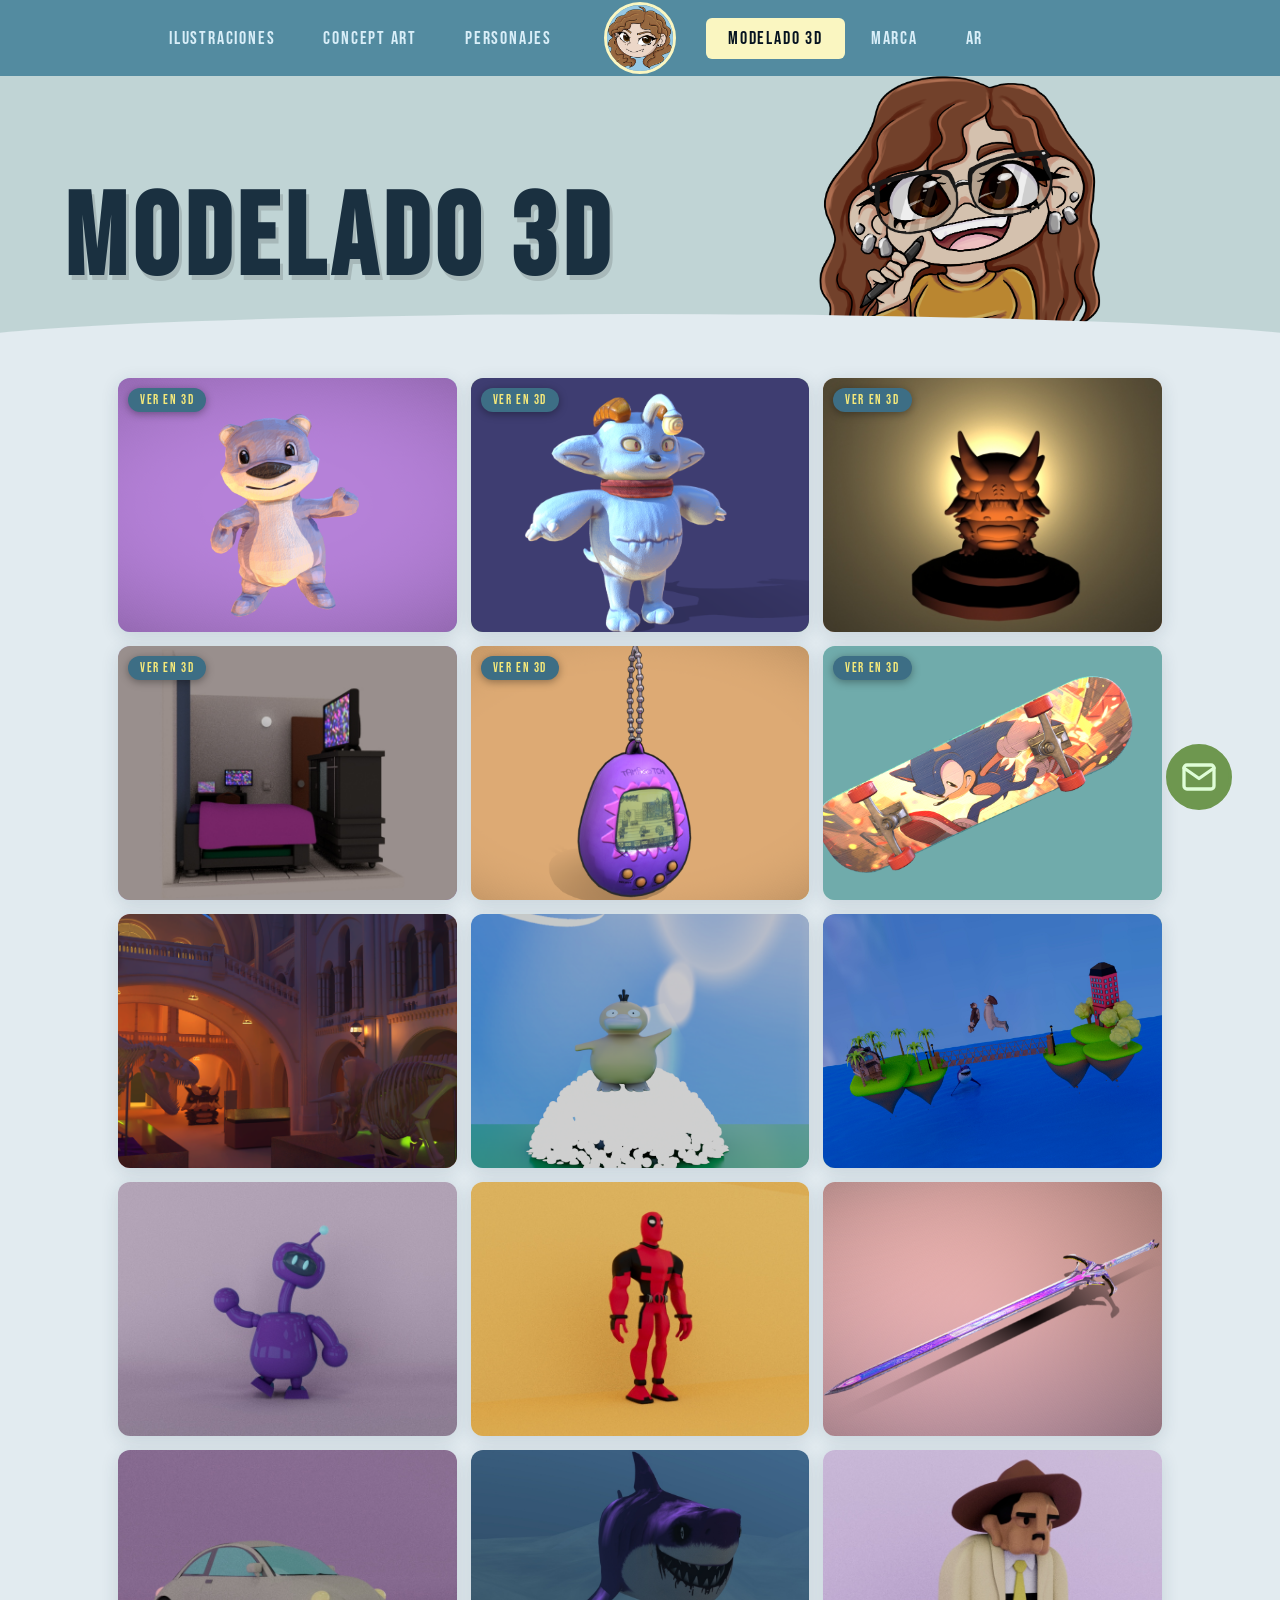
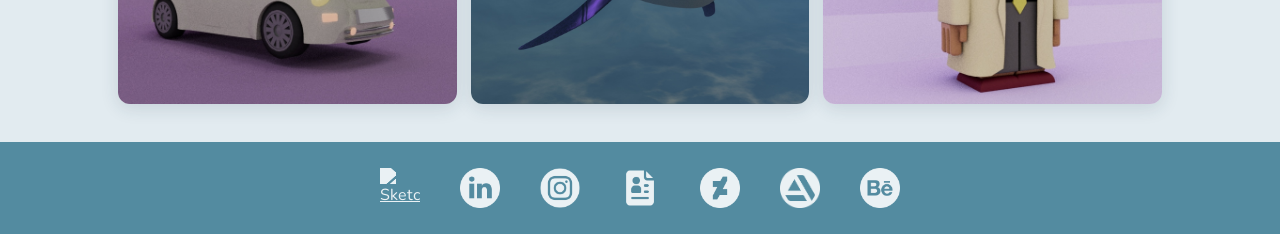
==== commit 871cd6ee: "Add files via upload" ====
--- a/modelado.html
+++ b/modelado.html
@@ -26,8 +26,8 @@
       </a>
     </div>
     <div class="nav-right">
-      <a href="modelado.html" class="nav-link" data-page="modelado">Modelado 3D</a>
-      <a href="marca.html" class="nav-link active" data-page="concept">Marca</a>
+      <a href="modelado.html" class="nav-link active" data-page="modelado">Modelado 3D</a>
+      <a href="marca.html" class="nav-link data-page="concept">Marca</a>
       <a href="ar.html" class="nav-link" data-page="concept">AR</a>
         </div>
       </div>
